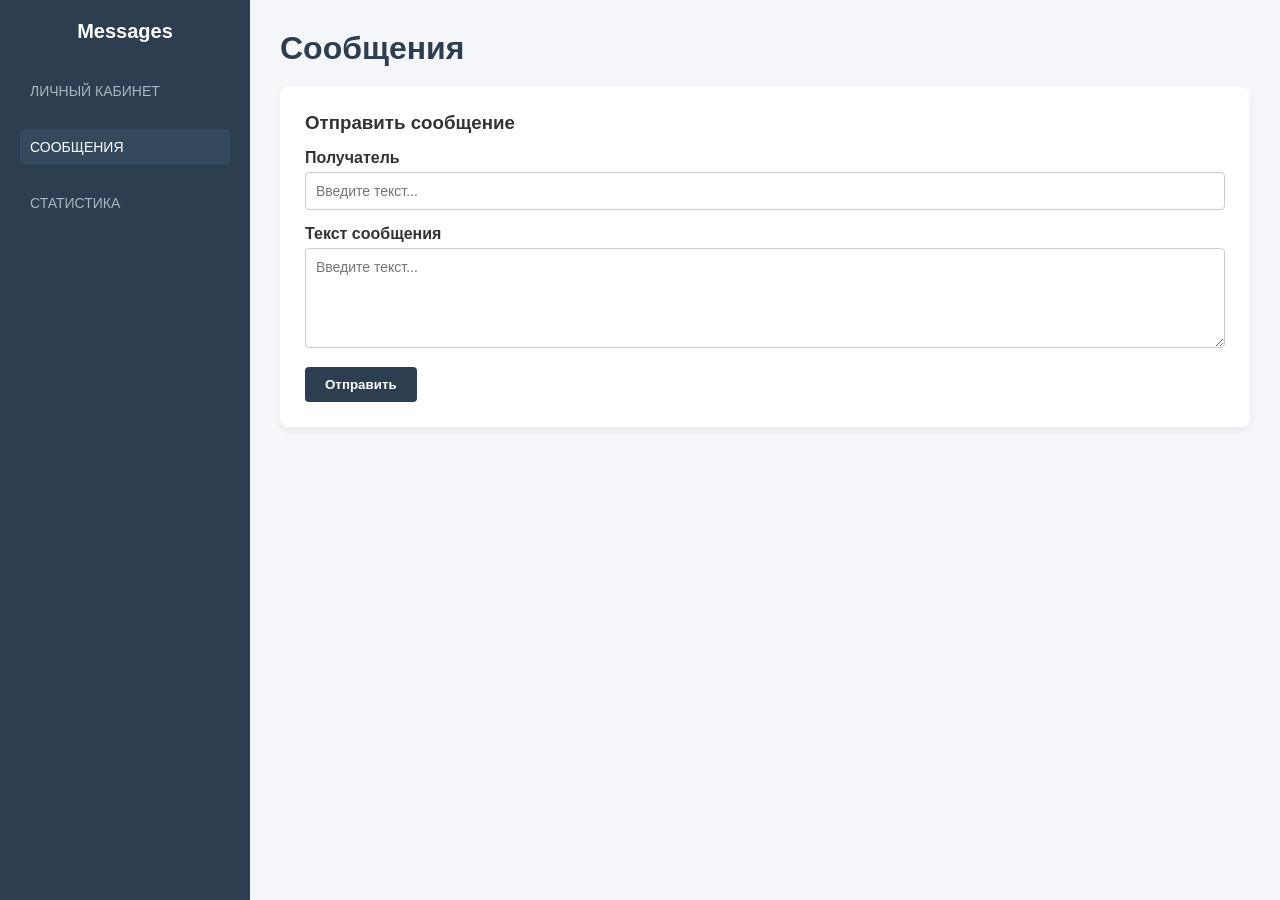
==== project/index2.html @ 2019ed9b "Add files via upload" ====
<!DOCTYPE html>
<html lang="ru">
<head>
    <meta charset="UTF-8">
    <title>Сообщения</title>
    <link rel="stylesheet" href="css/style.css">
</head>
<body>
    <div class="container">
        <h2>Messages</h2>
        <a href="index.html">Личный кабинет</a>
        <a href="index2.html" class="current">Сообщения</a>
        <a href="index3.html">Статистика</a>
    </div>
    <div class="main">
        <h1>Сообщения</h1>
        <div class="block">
            <h3>Отправить сообщение</h3>
            <form>
                <div class="form">
                    <label>Получатель</label>
                    <input type="text" class="input" placeholder="Введите текст...">
                </div>
                <div class="form">
                    <label>Текст сообщения</label>
                    <textarea class="input" rows="4" placeholder="Введите текст..."></textarea>
                </div>
                <button type="button" class="btn">Отправить</button>
            </form>
        </div>
    </div>
</body>
</html>
---- project/css/style.css ----
* {
    box-sizing: border-box;
    margin: 0;
    padding: 0;
    font-family: 'Segoe UI', Tahoma, Geneva, Verdana, sans-serif;
}

body {
    display: flex;
    background-color: #f4f6f9;
    color: #333;
    min-height: 100vh;
}

.container {
    width: 250px;
    background-color: #2c3e50;
    color: #fff;
    padding: 20px;
    display: flex;
    flex-direction: column;
    gap: 20px;
}

.container h2 {
    font-size: 20px;
    margin-bottom: 10px;
    text-align: center;
}

.container a {
    color: #adb5bd;
    text-transform: uppercase;
    text-decoration: none;
    font-size: 14px;
    padding: 10px;
    border-radius: 4px;
    transition: background-color 0.3s, color 0.3s;
}

.container a:hover, 
.container a.current {
    background-color: #34495e;
    color: #fff;
}

.main {
    flex: 1;
    padding: 30px;
}

h1 {
    margin-bottom: 20px;
    color: #2c3e50;
}

.block {
    background: #fff;
    padding: 25px;
    border-radius: 8px;
    box-shadow: 0 4px 6px rgba(0,0,0,0.05);
    margin-bottom: 20px;
}

.block p {
    margin-top: 10px;
    line-height: 1.5;
}

.block form {
    margin-top: 15px;
}

.form {
    margin-bottom: 15px;
}

.form label {
    display: block;
    margin-bottom: 5px;
    font-weight: 600;
}

.input {
    width: 100%;
    padding: 10px;
    border: 1px solid #ccc;
    border-radius: 4px;
    font-size: 14px;
    outline: none;
    transition: border-color 0.2s;
}

.input:focus {
    border-color: #2c3e50;
}

textarea.input {
    resize: vertical;
    min-height: 100px;
}

.btn {
    background-color: #2c3e50;
    color: #fff;
    padding: 10px 20px;
    border: none;
    border-radius: 4px;
    cursor: pointer;
    font-weight: 600;
    transition: background-color 0.2s;
}

.btn:hover {
    background-color: #34495e;
}

.block-grid {
    display: grid;
    grid-template-columns: repeat(auto-fit, minmax(200px, 1fr));
    gap: 20px;
    margin-top: 20px;
}

.box {
    background: #f8f9fa;
    padding: 20px;
    text-align: center;
    border-radius: 6px;
    border-left: 5px solid #2ecc71;
    box-shadow: inset 0 0 2px rgba(0,0,0,0.02);
}

.box.box-out {
    border-left-color: #e74c3c;
}

.num {
    font-size: 32px;
    font-weight: bold;
    margin-top: 10px;
    color: #2c3e50;
}
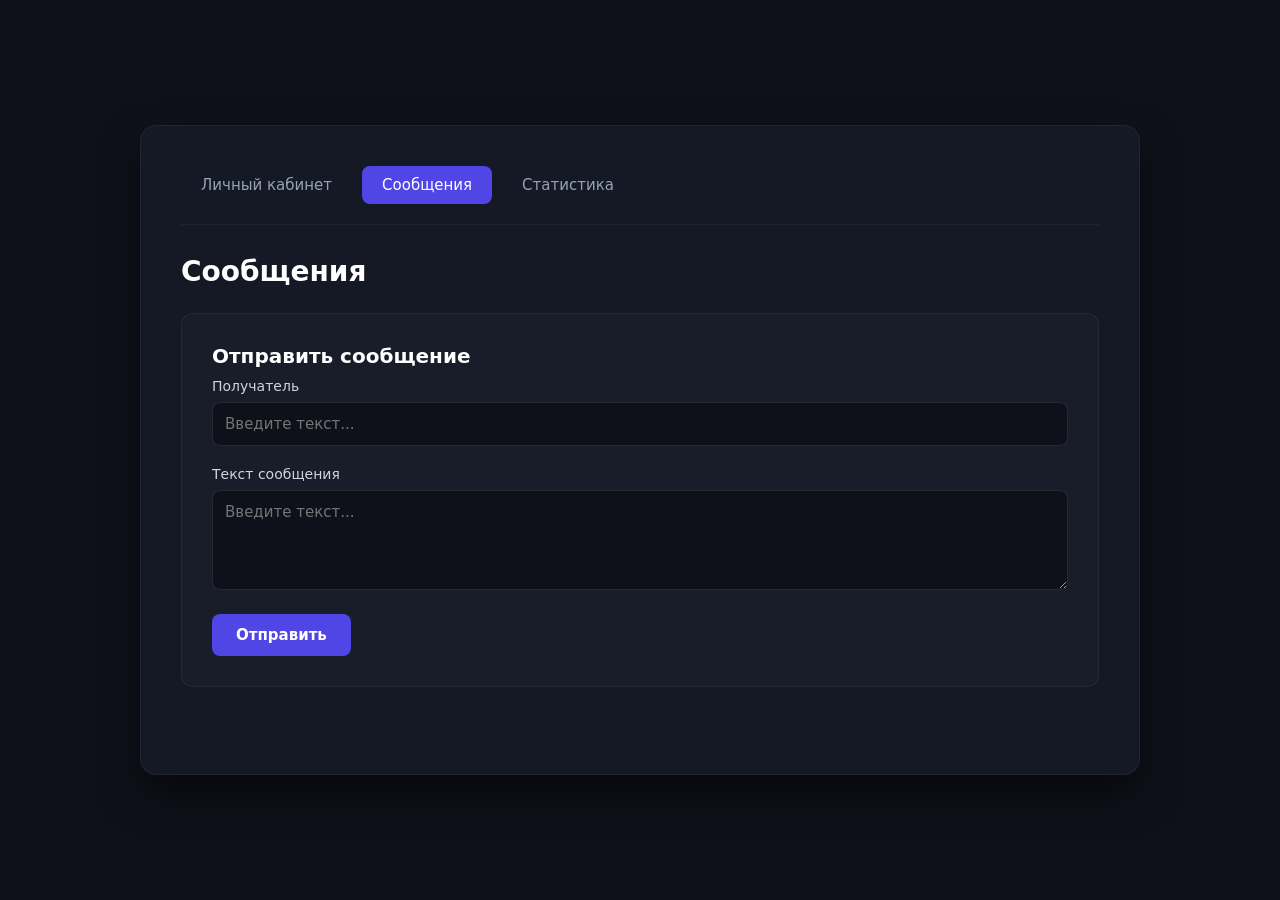
==== commit 89bc000b: "Add files via upload" ====
--- a/project/index2.html
+++ b/project/index2.html
@@ -1,33 +1,39 @@
 <!DOCTYPE html>
 <html lang="ru">
+
 <head>
     <meta charset="UTF-8">
     <title>Сообщения</title>
     <link rel="stylesheet" href="css/style.css">
 </head>
+
 <body>
     <div class="container">
-        <h2>Messages</h2>
-        <a href="index.html">Личный кабинет</a>
-        <a href="index2.html" class="current">Сообщения</a>
-        <a href="index3.html">Статистика</a>
-    </div>
-    <div class="main">
-        <h1>Сообщения</h1>
-        <div class="block">
-            <h3>Отправить сообщение</h3>
-            <form>
-                <div class="form">
-                    <label>Получатель</label>
-                    <input type="text" class="input" placeholder="Введите текст...">
+        <div class="frame">
+            <div class="main">
+                <div class="nav">
+                    <a href="index.html">Личный кабинет</a>
+                    <a href="index2.html" class="current">Сообщения</a>
+                    <a href="index3.html">Статистика</a>
                 </div>
-                <div class="form">
-                    <label>Текст сообщения</label>
-                    <textarea class="input" rows="4" placeholder="Введите текст..."></textarea>
+                <h1>Сообщения</h1>
+                <div class="block">
+                    <h3>Отправить сообщение</h3>
+                    <form>
+                        <div>
+                            <label>Получатель</label>
+                            <input type="text" placeholder="Введите текст...">
+                        </div>
+                        <div>
+                            <label>Текст сообщения</label>
+                            <textarea rows="4" placeholder="Введите текст..."></textarea>
+                        </div>
+                        <button type="submit">Отправить</button>
+                    </form>
                 </div>
-                <button type="button" class="btn">Отправить</button>
-            </form>
+            </div>
         </div>
     </div>
 </body>
-</html>
+
+</html>
--- a/project/css/style.css
+++ b/project/css/style.css
@@ -2,142 +2,169 @@
     box-sizing: border-box;
     margin: 0;
     padding: 0;
-    font-family: 'Segoe UI', Tahoma, Geneva, Verdana, sans-serif;
+    font-family: system-ui, -apple-system, sans-serif;
 }
 
 body {
-    display: flex;
-    background-color: #f4f6f9;
-    color: #333;
+    background: #0f111a;
+    color: #f1f3f9;
     min-height: 100vh;
 }
 
 .container {
-    width: 250px;
-    background-color: #2c3e50;
-    color: #fff;
+    display: flex;
+    justify-content: center;
+    align-items: center;
+    min-height: 100vh;
     padding: 20px;
+}
+
+.frame {
     display: flex;
     flex-direction: column;
-    gap: 20px;
+    width: 1000px;
+    height: 650px;
+    background: #151926;
+    border-radius: 16px;
+    border: 1px solid rgba(255, 255, 255, 0.05);
+    box-shadow: 0 20px 40px rgba(0, 0, 0, 0.5);
+    overflow: hidden;
 }
 
-.container h2 {
-    font-size: 20px;
-    margin-bottom: 10px;
-    text-align: center;
+.main {
+    padding: 40px;
+    flex: 1;
+    overflow-y: auto;
 }
 
-.container a {
-    color: #adb5bd;
-    text-transform: uppercase;
-    text-decoration: none;
-    font-size: 14px;
-    padding: 10px;
-    border-radius: 4px;
-    transition: background-color 0.3s, color 0.3s;
+.nav {
+    display: flex;
+    gap: 10px;
+    margin-bottom: 30px;
+    padding-bottom: 20px;
+    border-bottom: 1px solid rgba(255, 255, 255, 0.05);
 }
 
-.container a:hover, 
-.container a.current {
-    background-color: #34495e;
+.nav a {
+    color: #94a3b8;
+    text-decoration: none;
+    font-size: 15px;
+    font-weight: 500;
+    padding: 10px 20px;
+    border-radius: 8px;
+    transition: 0.2s ease;
+}
+
+.nav a:hover {
+    background: rgba(255, 255, 255, 0.05);
     color: #fff;
 }
 
-.main {
-    flex: 1;
-    padding: 30px;
+.nav a.current {
+    background: #4f46e5;
+    color: #fff;
 }
 
 h1 {
-    margin-bottom: 20px;
-    color: #2c3e50;
+    font-size: 28px;
+    margin-bottom: 25px;
+    color: #fff;
 }
 
 .block {
-    background: #fff;
-    padding: 25px;
+    background: rgba(255, 255, 255, 0.02);
+    padding: 30px;
+    border-radius: 12px;
+    border: 1px solid rgba(255, 255, 255, 0.05);
+    margin-bottom: 25px;
+}
+
+.block h3 {
+    font-size: 20px;
+    color: #fff;
+    margin-bottom: 10px;
+}
+
+.block p {
+    line-height: 1.6;
+    color: #94a3b8;
+}
+
+.grid {
+    display: grid;
+    grid-template-columns: repeat(auto-fit, minmax(240px, 1fr));
+    gap: 20px;
+    margin-top: 5px;
+}
+
+.box {
+    background: #1a1f2e;
+    padding: 20px;
     border-radius: 8px;
-    box-shadow: 0 4px 6px rgba(0,0,0,0.05);
+    border-left: 4px solid #10b981;
+}
+
+.box.box-out {
+    border-left-color: #f43f5e;
+}
+
+.box>div:first-child {
+    font-size: 14px;
+    color: #94a3b8;
+}
+
+.box>div:last-child {
+    font-size: 32px;
+    font-weight: 700;
+    margin-top: 5px;
+    color: #fff;
+}
+
+.block form>div {
     margin-bottom: 20px;
 }
 
-.block p {
-    margin-top: 10px;
-    line-height: 1.5;
+.block form label {
+    display: block;
+    margin-bottom: 8px;
+    font-size: 14px;
+    color: #cbd5e1;
 }
 
-.block form {
-    margin-top: 15px;
+.block form input[type="text"],
+.block form textarea {
+    width: 100%;
+    padding: 12px;
+    background: #0f111a;
+    border: 1px solid rgba(255, 255, 255, 0.1);
+    border-radius: 8px;
+    color: #fff;
+    outline: none;
+    font-size: 15px;
 }
 
-.form {
-    margin-bottom: 15px;
+.block form input[type="text"]:focus,
+.block form textarea:focus {
+    border-color: #4f46e5;
 }
 
-.form label {
-    display: block;
-    margin-bottom: 5px;
-    font-weight: 600;
-}
-
-.input {
-    width: 100%;
-    padding: 10px;
-    border: 1px solid #ccc;
-    border-radius: 4px;
-    font-size: 14px;
-    outline: none;
-    transition: border-color 0.2s;
-}
-
-.input:focus {
-    border-color: #2c3e50;
-}
-
-textarea.input {
+.block form textarea {
     resize: vertical;
     min-height: 100px;
 }
 
-.btn {
-    background-color: #2c3e50;
+.block form button {
+    background: #4f46e5;
     color: #fff;
-    padding: 10px 20px;
+    padding: 12px 24px;
     border: none;
-    border-radius: 4px;
+    border-radius: 8px;
     cursor: pointer;
+    font-size: 15px;
     font-weight: 600;
-    transition: background-color 0.2s;
+    transition: 0.2s ease;
 }
 
-.btn:hover {
-    background-color: #34495e;
-}
-
-.block-grid {
-    display: grid;
-    grid-template-columns: repeat(auto-fit, minmax(200px, 1fr));
-    gap: 20px;
-    margin-top: 20px;
-}
-
-.box {
-    background: #f8f9fa;
-    padding: 20px;
-    text-align: center;
-    border-radius: 6px;
-    border-left: 5px solid #2ecc71;
-    box-shadow: inset 0 0 2px rgba(0,0,0,0.02);
-}
-
-.box.box-out {
-    border-left-color: #e74c3c;
-}
-
-.num {
-    font-size: 32px;
-    font-weight: bold;
-    margin-top: 10px;
-    color: #2c3e50;
-}
+.block form button:hover {
+    background: #4338ca;
+}
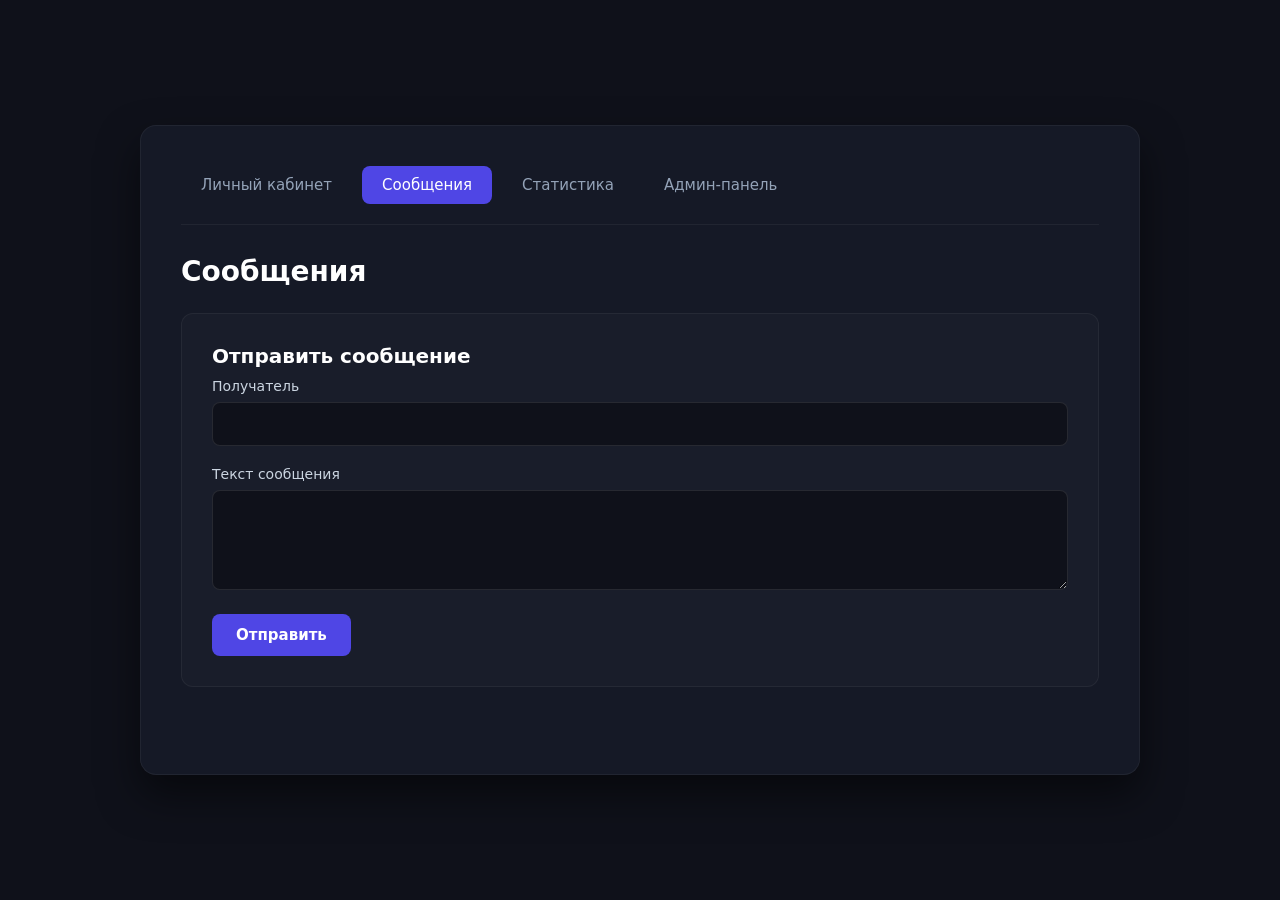
==== commit 31d6aae9: "Add files via upload" ====
--- a/project/index2.html
+++ b/project/index2.html
@@ -15,6 +15,7 @@
                     <a href="index.html">Личный кабинет</a>
                     <a href="index2.html" class="current">Сообщения</a>
                     <a href="index3.html">Статистика</a>
+                    <a href="index4.html">Админ-панель</a>
                 </div>
                 <h1>Сообщения</h1>
                 <div class="block">
@@ -22,11 +23,11 @@
                     <form>
                         <div>
                             <label>Получатель</label>
-                            <input type="text" placeholder="Введите текст...">
+                            <input type="text">
                         </div>
                         <div>
                             <label>Текст сообщения</label>
-                            <textarea rows="4" placeholder="Введите текст..."></textarea>
+                            <textarea></textarea>
                         </div>
                         <button type="submit">Отправить</button>
                     </form>
--- a/project/css/style.css
+++ b/project/css/style.css
@@ -90,6 +90,10 @@
     color: #94a3b8;
 }
 
+.id {
+    margin-bottom: 15px;
+}
+
 .grid {
     display: grid;
     grid-template-columns: repeat(auto-fit, minmax(240px, 1fr));
@@ -167,4 +171,48 @@
 
 .block form button:hover {
     background: #4338ca;
+}
+
+table {
+    width: 100%;
+    border-collapse: collapse;
+    margin-top: 15px;
+    margin-bottom: 15px;
+}
+
+th,
+td {
+    padding: 10px;
+    text-align: left;
+    border-bottom: 1px solid rgba(255, 255, 255, 0.05);
+}
+
+th {
+    color: #94a3b8;
+    font-size: 14px;
+}
+
+.online {
+    color: #10b981;
+    font-weight: bold;
+}
+
+.offline {
+    color: #f43f5e;
+    font-weight: bold;
+}
+
+.button-small {
+    background: #4f46e5;
+    color: #fff;
+    border: none;
+    padding: 6px 12px;
+    border-radius: 6px;
+    cursor: pointer;
+    font-size: 13px;
+    margin-right: 5px;
+}
+
+.button-small:hover {
+    background: #4338ca;
 }
